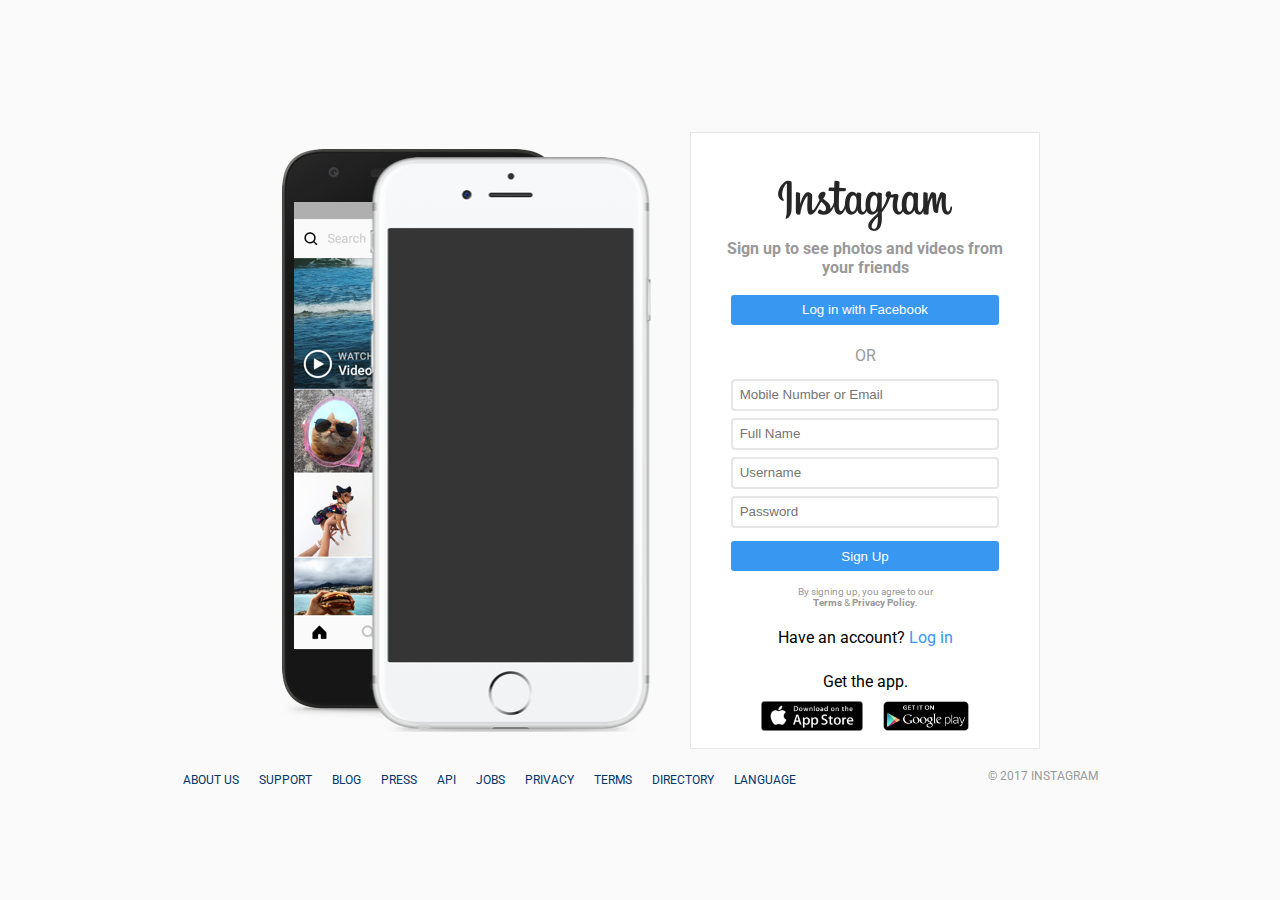
==== instaclone/index.html @ 61d46432 "added instaclone files plus minor changes to RPS stuff" ====
<!DOCTYPE html>
<html lang="en">
  <head>
    <title>Instagram</title>
    <meta charset="UTF-8">
    <meta name="viewport" content="width=device-width, initial-scale=1">
    <link href="styles/main.css" rel="stylesheet">
    <link href="https://fonts.googleapis.com/css?family=Roboto" rel="stylesheet">
    <script src="https://ajax.googleapis.com/ajax/libs/jquery/3.2.1/jquery.min.js"></script>
    <script src="scripts/main.js"></script>
  </head>
  
  <body>  
    <div class="root">
      <div class="container">
        <div class="left-side"></div>

        <div class="right-side">
          <div class="right-content">
            <h1 class="logo">Instagram</h1>
            

              <h2 class="subheading">Sign up to see photos and videos from your friends</h2>
              <button class="fb-login button">Log in with Facebook</button>
              <div class="or-divider">
                <div class="h-line"></div>
                <span class="or">or</span>
                <div class="h-line"></div>
              </div>

            <div class="signup-container">              
              <form class="form">
                <input id="num-email" class="input" type="text" placeholder="Mobile Number or Email" required>
                <input id="name" class="input" type="text" placeholder="Full Name" required>
                <input id="user" class="input" type="text" placeholder="Username" required>
                <input id="pass" class="input" type="password" placeholder="Password" required>
                <button type="submit" class="button">Sign Up</button>
              </form>
              
              <p class="terms">By signing up, you agree to our <br><strong>Terms</strong> & <strong>Privacy Policy</strong>.</p>
            </div>


          <div class="login-container">
            <form class="form">
              <input id="num-email-user" class="input" type="text" placeholder="Phone, username, or email" required>
              <input id="pass" class="input" type="password" placeholder="Password" required>
              <button type="submit" class="button">Log in</button>
            </form>
          </div>

          <div class="form-swap">
            <div class="login-link">
              <p>Have an account? <a class="show-login swap-link" href="#">Log in</a></p>
            </div>
            <div class="signup-link">
              <p>Don't have an account? <a class="show-signup swap-link" href="#">Sign up</a></p>
            </div>
          </div>

          <div class="get-app">
            <p>Get the app.</p>
            <div class="store-icons">
              <a href="#"><img class="appbutton" src="images/appstore.png"></a>
              <a href="#"><img class="appbutton" src="images/playstore.png"></a>
            </div>
          </div>
          </div>
        </div>
      </div>

      <footer class="footer">
        <nav>
          <ul class="bot-nav">
            <li class="bot-link"><a href="#">About Us</a></li>
            <li class="bot-link"><a href="#">Support</a></li>
            <li class="bot-link"><a href="#">Blog</a></li>
            <li class="bot-link"><a href="#">Press</a></li>
            <li class="bot-link"><a href="#">API</a></li>
            <li class="bot-link"><a href="#">Jobs</a></li>
            <li class="bot-link"><a href="#">Privacy</a></li>
            <li class="bot-link"><a href="#">Terms</a></li>
            <li class="bot-link"><a href="#">Directory</a></li>
            <li class="bot-link"><a href="#">Language</a></li>
          <ul>
        </nav>
        <span class="copyright">&copy; 2017 Instagram</span>
      </footer>
    </div>
  </body>
</html>
---- instaclone/styles/main.css ----
@import 'footer.css';

* {
  margin: 0;
  padding: 0;
  border: 0px solid black;
}

body {
  font-family: Roboto;
  background: #FAFAFA;
}

.root {
  display: flex;
  flex-flow: column nowrap;
  justify-content: center;
  align-items: center;
  height: 100vh;
}

.container {
  display: flex;
  flex-flow: row nowrap;
  justify-content: center;
  margin-top: 50px;
  max-width: 935px;
  width: 100%;
}

.left-side {
  width: 450px; height: 600px;
  background-image: url('../images/iphone.png');
}

@media screen and (max-width: 750px) {
  .left-side {
    display: none;
  }
}

.right-side {
  display: flex;
  flex-flow: column nowrap;
  justify-content: flex-start;
  width: 350px;
}

.right-content {
  display: flex;
  flex-flow: column nowrap;
  justify-content: flex-start;
  align-items: center;
  height: 600px;
  padding: 15px 35px 0px 35px;
  border: 1px solid #E6E6E6;
  background: #FFFFFF;
}

.logo {
  margin-top: 1em;
  background-image: url('../images/sprites.png');
  width: 175px; height: 51px;
  overflow: hidden;
  text-indent: 110%;
}

.subheading {
  margin: 0.5em 0;
  font-size: 1em;
  color: #999999;
  text-align: center;
}

.or-divider {
  display: flex;
  justify-content: center;
  align-items: center;
}

.or {
  color: #999999;
  text-transform: uppercase;
}

.h-line {
  margin: 20px;
  width: 50%; height: 0;
  border-top: 1px solid #999999;
}

.form {
  display: flex;
  flex-direction: column;
  border: 0px solid green;
}

.input {
  margin: 0.25em 0;
  padding: 0.5em;
  border: 2px solid #E6E6E6;
  border-radius: 4px;
}

.terms {
  margin: 0.5em 0;
  font-size: 0.6em;
  color: #999999;
  text-align: center;
}

.login-container {
  display: none;
}

.form-swap {
  margin: 15px 0px;
}

.signup-link {
  display: none;
}

.swap-link {
  color: #3897F0;
  text-decoration: none;
}

.button {
  margin: 0.75em 0;
  width: 268px; height: 30px;
  background: #3897F0;
  border: none;
  border-radius: 3px;
  color: #FFFFFF;
}

.get-app {
  display: flex;
  flex-flow: column nowrap;
  justify-content: flex-start;
  align-items: center;
  margin-top: 10px;
}

.store-icons {
  display: flex;
  flex-flow: row nowrap;
  margin: 0px 10px;

}

.appbutton {
  height: 30px;
  margin: 10px;
}
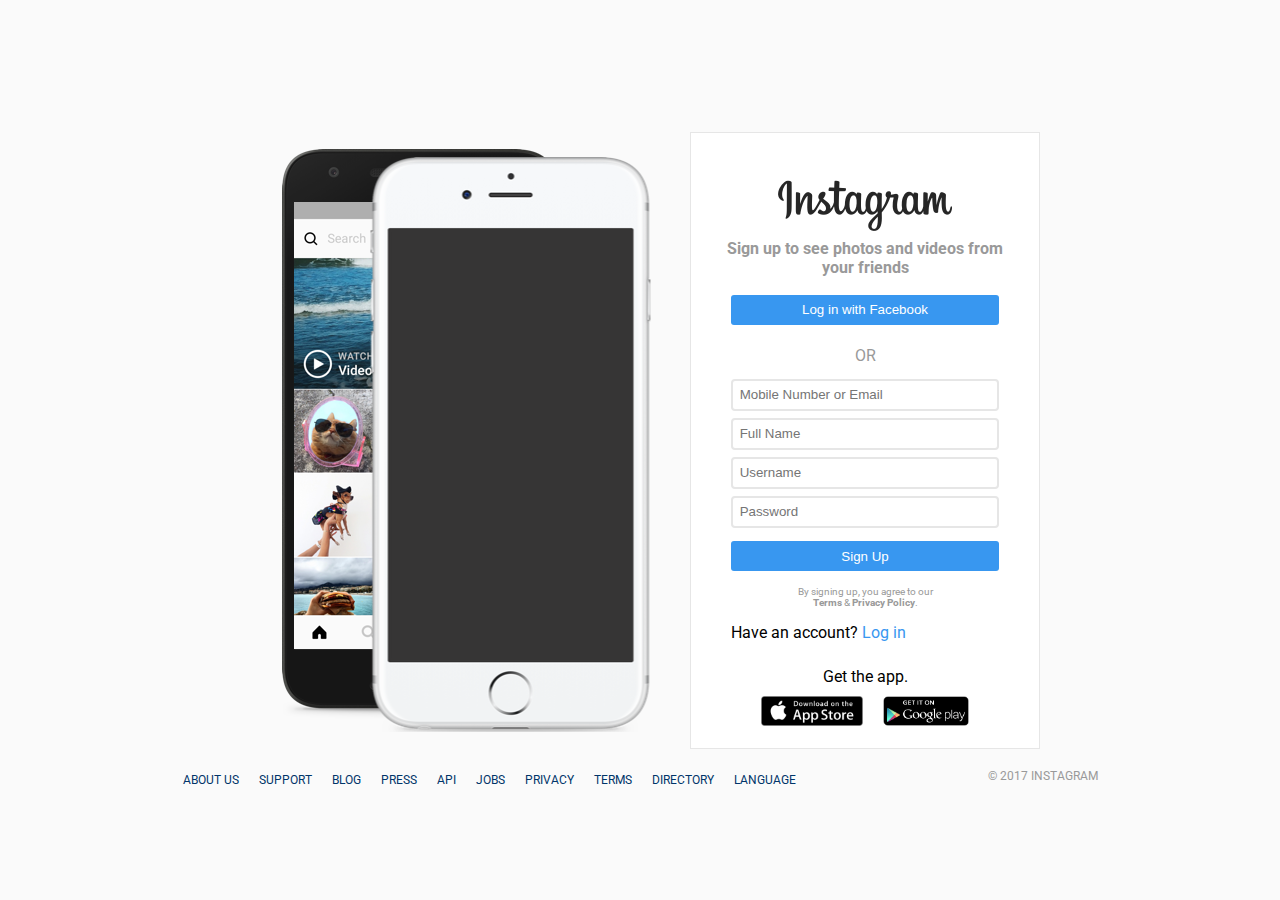
==== commit d81a5c6e: "added new files from beachcoders class" ====
--- a/instaclone/index.html
+++ b/instaclone/index.html
@@ -5,9 +5,11 @@
     <meta charset="UTF-8">
     <meta name="viewport" content="width=device-width, initial-scale=1">
     <link href="styles/main.css" rel="stylesheet">
+    <link href="styles/jvfloat.css" rel="stylesheet">
     <link href="https://fonts.googleapis.com/css?family=Roboto" rel="stylesheet">
     <script src="https://ajax.googleapis.com/ajax/libs/jquery/3.2.1/jquery.min.js"></script>
     <script src="scripts/main.js"></script>
+    <script src="scripts/jvfloat.js"></script>
   </head>
   
   <body>  
@@ -30,14 +32,21 @@
 
             <div class="signup-container">              
               <form class="form">
-                <input id="num-email" class="input" type="text" placeholder="Mobile Number or Email" required>
-                <input id="name" class="input" type="text" placeholder="Full Name" required>
-                <input id="user" class="input" type="text" placeholder="Username" required>
+                <input id="num-email" class="input" type="text" title="Hello" label="Hello" placeholder="Mobile Number or Email" required>
+                <input id="name" class="input" type="text" title="Full Name" label="Full Name" placeholder="Full Name" required>
+                <input id="user" class="input" type="text" title="Username" placeholder="Username" required>
                 <input id="pass" class="input" type="password" placeholder="Password" required>
                 <button type="submit" class="button">Sign Up</button>
               </form>
               
               <p class="terms">By signing up, you agree to our <br><strong>Terms</strong> & <strong>Privacy Policy</strong>.</p>
+            
+              <div class="form-swap">
+                <div class="login-link">
+                  <p>Have an account? <a class="show-login swap-link" href="#">Log in</a></p>
+                </div>
+              </div>            
+
             </div>
 
 
@@ -47,15 +56,13 @@
               <input id="pass" class="input" type="password" placeholder="Password" required>
               <button type="submit" class="button">Log in</button>
             </form>
-          </div>
 
           <div class="form-swap">
-            <div class="login-link">
-              <p>Have an account? <a class="show-login swap-link" href="#">Log in</a></p>
-            </div>
             <div class="signup-link">
               <p>Don't have an account? <a class="show-signup swap-link" href="#">Sign up</a></p>
             </div>
+          </div>          
+          
           </div>
 
           <div class="get-app">
--- a/instaclone/styles/main.css
+++ b/instaclone/styles/main.css
@@ -110,16 +110,16 @@
 }
 
 .login-container {
-  display: none;
+  /* display: none; */
 }
 
 .form-swap {
   margin: 15px 0px;
 }
 
-.signup-link {
+/* .signup-link {
   display: none;
-}
+} */
 
 .swap-link {
   color: #3897F0;
